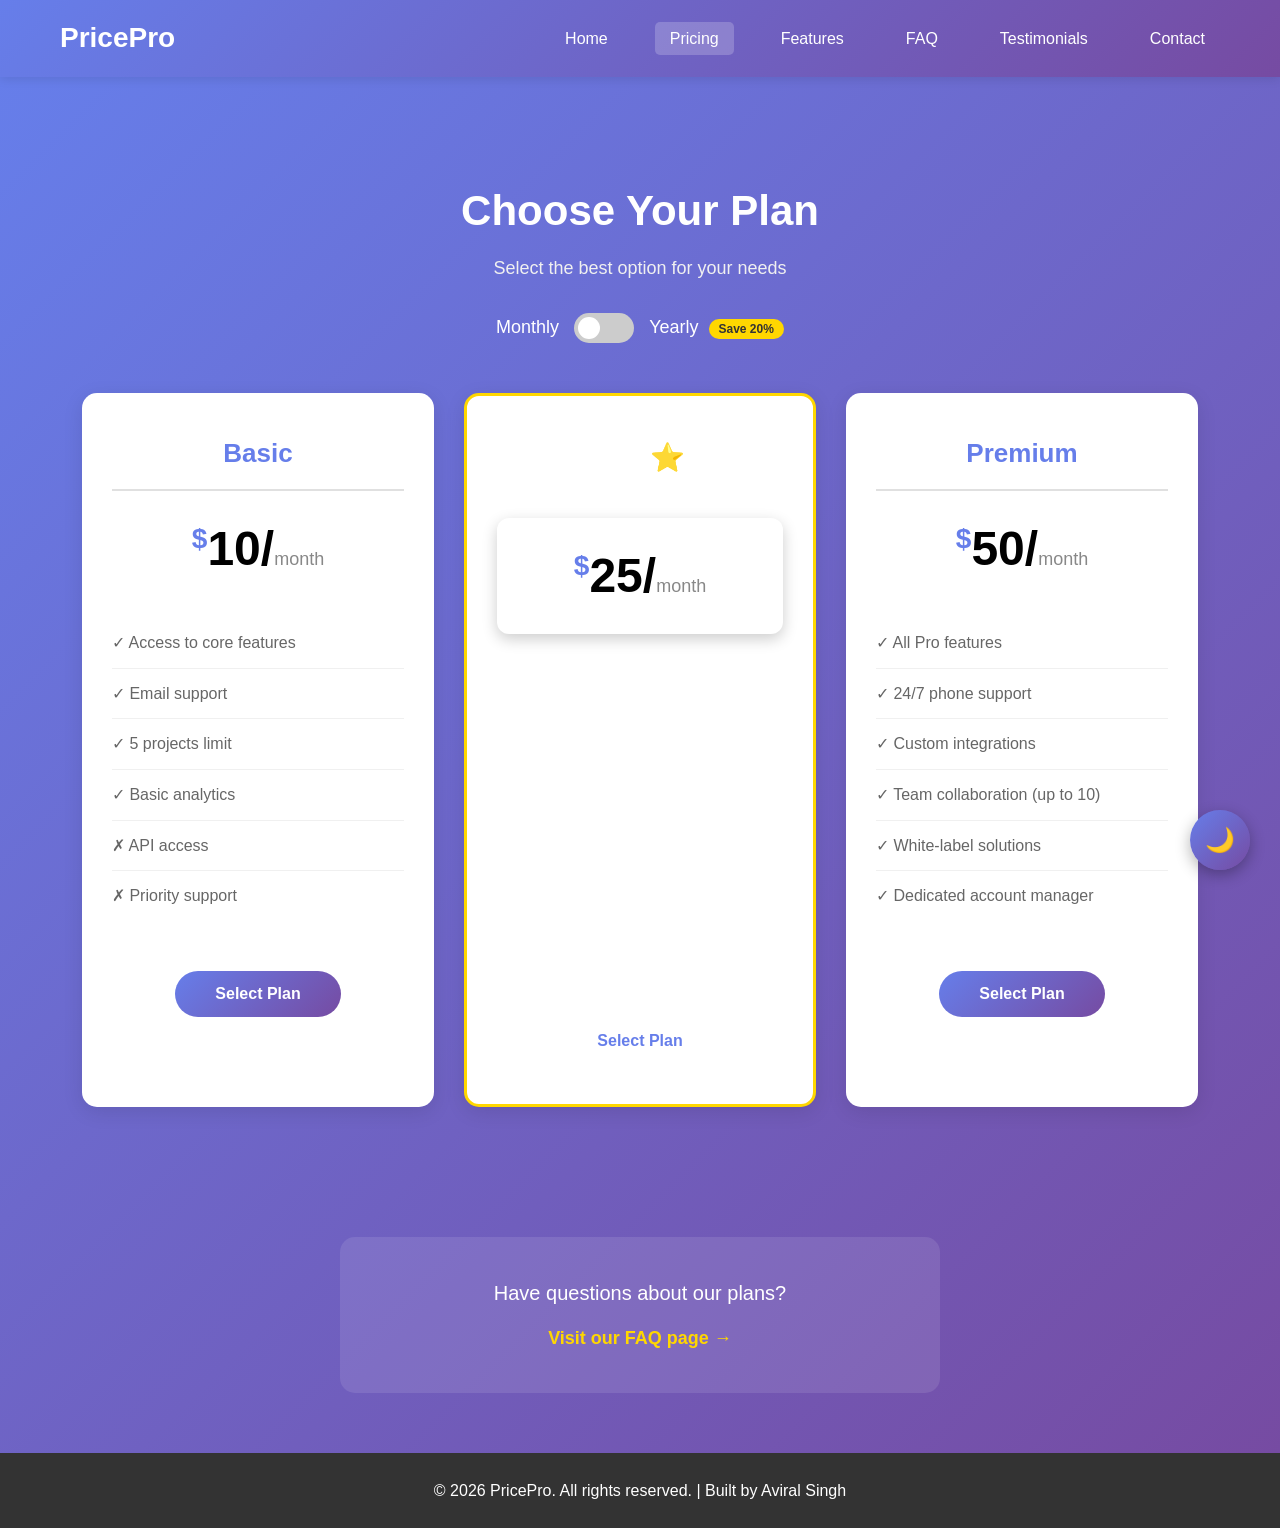
==== HTML/pricing.html @ 33cbb944 "update" ====
<!DOCTYPE html>
<html lang="en">
<head>
    <meta charset="UTF-8">
    <meta name="viewport" content="width=device-width, initial-scale=1.0">
    <title>Pricing Plans - PricePro</title>
    <link rel="stylesheet" href="/CSS/style.css">
    <link rel="stylesheet" href="/CSS/pricing.css">
    <link rel="stylesheet" href="/CSS/dark-mode.css">
</head>
<body>
    <!-- Navigation -->
    <nav class="navbar">
        <div class="nav-container">
            <div class="logo">PricePro</div>
            <ul class="nav-menu" id="navMenu">
                <li><a href="/HTML/index.html">Home</a></li>
                <li><a href="/HTML/pricing.html" class="active">Pricing</a></li>
                <li><a href="/HTML/features.html">Features</a></li>
                <li><a href="/HTML/faq.html">FAQ</a></li>
                <li><a href="/HTML/testimonials.html">Testimonials</a></li>
                <li><a href="/HTML/contact.html">Contact</a></li>
            </ul>
            <div class="hamburger" id="hamburger">
                <span></span>
                <span></span>
                <span></span>
            </div>
        </div>
    </nav>

    <!-- Pricing Section -->
    <div class="pricing-container">
        <h2>Choose Your Plan</h2>
        <h3>Select the best option for your needs</h3>
        
        <!-- Billing Toggle -->
        <div class="toggle-container">
            <span class="toggle-label">Monthly</span>
            <label class="switch">
                <input type="checkbox" id="billingToggle">
                <span class="slider"></span>
            </label>
            <span class="toggle-label">Yearly <span class="discount">Save 20%</span></span>
        </div>
        
        <div class="price-row">
            <!-- Basic Plan -->
            <div class="price-col" data-plan="basic">
                <p>Basic</p>
                <hr>
                <h3><span class="currency">$</span><span class="price" data-monthly="10" data-yearly="96">10</span>/<span class="period">month</span></h3>
                <ul>
                    <li>✓ Access to core features</li>
                    <li>✓ Email support</li>
                    <li>✓ 5 projects limit</li>
                    <li>✓ Basic analytics</li>
                    <li>✗ API access</li>
                    <li>✗ Priority support</li>
                </ul>
                <button class="select-btn">Select Plan</button>
            </div>
            
            <!-- Pro Plan (Featured) -->
            <div class="price-col" id="featured" data-plan="pro">
                <p id="featured-label">Pro ⭐</p>
                <hr>
                <h3><span class="currency">$</span><span class="price" data-monthly="25" data-yearly="240">25</span>/<span class="period">month</span></h3>
                <ul>
                    <li>✓ All Basic features</li>
                    <li>✓ Priority support</li>
                    <li>✓ Unlimited projects</li>
                    <li>✓ Advanced analytics</li>
                    <li>✓ API access</li>
                    <li>✓ Custom integrations</li>
                </ul>
                <button class="select-btn">Select Plan</button>
            </div>
            
            <!-- Premium Plan -->
            <div class="price-col" data-plan="premium">
                <p>Premium</p>
                <hr>
                <h3><span class="currency">$</span><span class="price" data-monthly="50" data-yearly="480">50</span>/<span class="period">month</span></h3>
                <ul>
                    <li>✓ All Pro features</li>
                    <li>✓ 24/7 phone support</li>
                    <li>✓ Custom integrations</li>
                    <li>✓ Team collaboration (up to 10)</li>
                    <li>✓ White-label solutions</li>
                    <li>✓ Dedicated account manager</li>
                </ul>
                <button class="select-btn">Select Plan</button>
            </div>
        </div>
        
        <!-- Selection Message -->
        <div class="selection-message" id="selectionMessage"></div>

        <!-- FAQ Link -->
        <div class="pricing-cta">
            <p>Have questions about our plans?</p>
            <a href="/HTML/faq.html" class="faq-link">Visit our FAQ page →</a>
        </div>
    </div>

    <!-- Footer -->
    <footer class="footer">
        <p>&copy; 2026 PricePro. All rights reserved. | Built by Aviral Singh</p>
    </footer>

    <!-- Dark Mode Toggle -->
    <button class="theme-toggle" id="themeToggle">🌙</button>

    <script src="/JAVASCRIPT/main.js"></script>
    <script src="/JAVASCRIPT/pricing.js"></script>
    <script src="/JAVASCRIPT/dark-mode.js"></script>
</body>
</html>
---- CSS/style.css ----
* {
    margin: 0;
    padding: 0;
    box-sizing: border-box;
    font-family: 'Segoe UI', Tahoma, Geneva, Verdana, sans-serif;
}

:root {
    --bg-primary: #ffffff;
    --bg-secondary: #f8f9fa;
    --text-primary: #333333;
    --text-secondary: #666666;
    --card-bg: #ffffff;
    --border-color: #e0e0e0;
    --gradient-start: #667eea;
    --gradient-end: #764ba2;
}

body {
    line-height: 1.6;
    background-color: var(--bg-primary);
    color: var(--text-primary);
    transition: background-color 0.3s ease, color 0.3s ease;
}

/* Navigation */
.navbar {
    background: linear-gradient(135deg, var(--gradient-start) 0%, var(--gradient-end) 100%);
    padding: 1rem 0;
    position: sticky;
    top: 0;
    z-index: 1000;
    box-shadow: 0 2px 10px rgba(0, 0, 0, 0.1);
}

.nav-container {
    max-width: 1200px;
    margin: 0 auto;
    padding: 0 20px;
    display: flex;
    justify-content: space-between;
    align-items: center;
}

.logo {
    font-size: 28px;
    font-weight: 700;
    color: #ffffff;
    cursor: pointer;
    transition: transform 0.3s ease;
}

.logo:hover {
    transform: scale(1.05);
}

.nav-menu {
    display: flex;
    list-style: none;
    gap: 2rem;
}

.nav-menu a {
    color: #ffffff;
    text-decoration: none;
    font-size: 16px;
    font-weight: 500;
    transition: all 0.3s ease;
    padding: 8px 15px;
    border-radius: 5px;
}

.nav-menu a:hover,
.nav-menu a.active {
    background: rgba(255, 255, 255, 0.2);
}

.hamburger {
    display: none;
    flex-direction: column;
    cursor: pointer;
    gap: 5px;
}

.hamburger span {
    width: 25px;
    height: 3px;
    background: #ffffff;
    border-radius: 5px;
    transition: 0.3s;
}

.hamburger.active span:nth-child(1) {
    transform: rotate(45deg) translate(5px, 5px);
}

.hamburger.active span:nth-child(2) {
    opacity: 0;
}

.hamburger.active span:nth-child(3) {
    transform: rotate(-45deg) translate(7px, -6px);
}

/* Hero Section */
.hero {
    background: linear-gradient(135deg, var(--gradient-start) 0%, var(--gradient-end) 100%);
    min-height: 80vh;
    display: flex;
    align-items: center;
    justify-content: center;
    text-align: center;
    padding: 40px 20px;
}

.hero-content h1 {
    font-size: 56px;
    color: #ffffff;
    margin-bottom: 20px;
    animation: fadeInUp 0.8s ease;
}

.hero-content p {
    font-size: 22px;
    color: #f0f0f0;
    margin-bottom: 40px;
    animation: fadeInUp 1s ease;
}

.hero-buttons {
    display: flex;
    gap: 20px;
    justify-content: center;
    flex-wrap: wrap;
    animation: fadeInUp 1.2s ease;
}

.btn-primary, .btn-secondary {
    padding: 15px 35px;
    font-size: 18px;
    font-weight: 600;
    border-radius: 30px;
    text-decoration: none;
    transition: all 0.3s ease;
    display: inline-block;
}

.btn-primary {
    background: #ffffff;
    color: #667eea;
}

.btn-primary:hover {
    background: #ffd700;
    color: #333;
    transform: translateY(-3px);
    box-shadow: 0 10px 20px rgba(0, 0, 0, 0.2);
}

.btn-secondary {
    background: transparent;
    color: #ffffff;
    border: 2px solid #ffffff;
}

.btn-secondary:hover {
    background: #ffffff;
    color: #667eea;
}

/* About Section */
.about {
    padding: 80px 20px;
    background: var(--bg-secondary);
}

.container {
    max-width: 1200px;
    margin: 0 auto;
}

.about h2 {
    text-align: center;
    font-size: 42px;
    color: var(--text-primary);
    margin-bottom: 50px;
}

.about-grid {
    display: grid;
    grid-template-columns: repeat(auto-fit, minmax(280px, 1fr));
    gap: 30px;
}

.about-card {
    background: var(--card-bg);
    padding: 40px 30px;
    border-radius: 15px;
    text-align: center;
    box-shadow: 0 5px 15px rgba(0, 0, 0, 0.1);
    transition: transform 0.3s ease, box-shadow 0.3s ease;
}

.about-card:hover {
    transform: translateY(-10px);
    box-shadow: 0 15px 30px rgba(0, 0, 0, 0.15);
}

.icon {
    font-size: 60px;
    margin-bottom: 20px;
}

.about-card h3 {
    font-size: 24px;
    color: #667eea;
    margin-bottom: 15px;
}

.about-card p {
    color: var(--text-secondary);
    font-size: 16px;
    line-height: 1.6;
}

/* CTA Section */
.cta-section {
    padding: 80px 20px;
    background: linear-gradient(135deg, var(--gradient-start) 0%, var(--gradient-end) 100%);
    text-align: center;
}

.cta-content h2 {
    font-size: 42px;
    color: #ffffff;
    margin-bottom: 20px;
}

.cta-content p {
    font-size: 20px;
    color: #f0f0f0;
    margin-bottom: 40px;
}

.cta-buttons {
    display: flex;
    gap: 20px;
    justify-content: center;
    flex-wrap: wrap;
}

/* Footer */
.footer {
    background: #333;
    color: #ffffff;
    text-align: center;
    padding: 25px 20px;
    margin-top: auto;
}

/* Animations */
@keyframes fadeInUp {
    from {
        opacity: 0;
        transform: translateY(30px);
    }
    to {
        opacity: 1;
        transform: translateY(0);
    }
}

/* Responsive */
@media (max-width: 768px) {
    .hamburger {
        display: flex;
    }

    .nav-menu {
        position: absolute;
        top: 70px;
        left: -100%;
        flex-direction: column;
        background: linear-gradient(135deg, var(--gradient-start) 0%, var(--gradient-end) 100%);
        width: 100%;
        padding: 20px;
        transition: 0.3s;
        gap: 0;
        box-shadow: 0 5px 15px rgba(0, 0, 0, 0.2);
    }

    .nav-menu.active {
        left: 0;
    }

    .nav-menu li {
        margin: 10px 0;
    }

    .hero-content h1 {
        font-size: 36px;
    }

    .hero-content p {
        font-size: 18px;
    }

    .about h2, .cta-content h2 {
        font-size: 32px;
    }
}
---- CSS/pricing.css ----
.pricing-container {
    width: 100%;
    min-height: 100vh;
    background: linear-gradient(135deg, #667eea 0%, #764ba2 100%);
    padding: 100px 20px 60px;
}

.pricing-container h2 {
    color: #ffffff;
    font-size: 42px;
    text-align: center;
    margin-bottom: 10px;
}

.pricing-container h3 {
    text-align: center;
    font-size: 18px;
    color: #f0f0f0;
    margin-bottom: 30px;
    font-weight: 400;
}

/* Toggle Switch */
.toggle-container {
    display: flex;
    align-items: center;
    justify-content: center;
    gap: 15px;
    margin-bottom: 50px;
}

.toggle-label {
    color: #ffffff;
    font-size: 18px;
    font-weight: 500;
}

.discount {
    background: #ffd700;
    color: #333;
    padding: 3px 10px;
    border-radius: 12px;
    font-size: 12px;
    font-weight: 700;
    margin-left: 5px;
}

.switch {
    position: relative;
    display: inline-block;
    width: 60px;
    height: 30px;
}

.switch input {
    opacity: 0;
    width: 0;
    height: 0;
}

.slider {
    position: absolute;
    cursor: pointer;
    top: 0;
    left: 0;
    right: 0;
    bottom: 0;
    background-color: #ccc;
    transition: 0.4s;
    border-radius: 30px;
}

.slider:before {
    position: absolute;
    content: "";
    height: 22px;
    width: 22px;
    left: 4px;
    bottom: 4px;
    background-color: white;
    transition: 0.4s;
    border-radius: 50%;
}

input:checked + .slider {
    background-color: #ffd700;
}

input:checked + .slider:before {
    transform: translateX(30px);
}

/* Price Cards */
.price-row {
    width: 90%;
    max-width: 1200px;
    margin: auto;
    display: grid;
    grid-template-columns: repeat(auto-fit, minmax(300px, 1fr));
    grid-gap: 30px;
}

.price-col {
    background: #ffffff;
    padding: 40px 30px;
    border-radius: 15px;
    color: #333;
    text-align: center;
    transition: transform 0.3s ease, box-shadow 0.3s ease;
    box-shadow: 0 5px 20px rgba(0, 0, 0, 0.1);
}

.price-col:hover {
    transform: translateY(-10px) scale(1.02);
    box-shadow: 0 15px 40px rgba(0, 0, 0, 0.25);
}

.price-col.selected {
    border: 3px solid #ffd700;
    transform: scale(1.05);
}

.price-col p {
    font-size: 26px;
    font-weight: 600;
    color: #667eea;
    margin-bottom: 15px;
}

hr {
    border: none;
    border-top: 2px solid #e0e0e0;
    margin-bottom: 20px;
}

.price-col h3 {
    font-size: 48px;
    color: #000000;
    margin: 20px 0;
    font-weight: 700;
}

.currency {
    font-size: 28px;
    vertical-align: super;
    color: #667eea;
}

.price {
    transition: all 0.5s ease;
    color: #000000;
}

.period {
    font-size: 18px;
    color: #888;
    font-weight: 400;
}

.price-col ul {
    list-style: none;
    margin: 30px 0;
    text-align: left;
}

.price-col ul li {
    padding: 12px 0;
    font-size: 16px;
    color: #555;
    border-bottom: 1px solid #f0f0f0;
}

.price-col ul li:last-child {
    border-bottom: none;
}

.select-btn {
    background: linear-gradient(135deg, #667eea 0%, #764ba2 100%);
    border: none;
    border-radius: 25px;
    color: white;
    padding: 14px 40px;
    font-size: 16px;
    font-weight: 600;
    cursor: pointer;
    margin-top: 20px;
    transition: all 0.3s ease;
}

.select-btn:hover {
    background: linear-gradient(135deg, #764ba2 0%, #667eea 100%);
    transform: scale(1.05);
}

.select-btn:active {
    transform: scale(0.98);
}

/* Featured Plan Styling - BLACK PRICE ON WHITE BOX */
#featured {
    background: linear-gradient(135deg, #667eea 0%, #764ba2 100%);
    border: 3px solid #ffd700;
    transform: scale(1.05);
}

#featured:hover {
    transform: translateY(-10px) scale(1.07);
    box-shadow: 0 20px 50px rgba(0, 0, 0, 0.3);
}

/* Featured card title - WHITE */
#featured p {
    color: white !important;
}

#featured-label {
    color: #ffd700 !important;
    font-weight: 700;
    font-size: 28px;
}

/* Featured card price - BLACK TEXT ON WHITE BACKGROUND */
#featured h3 {
    background: white;
    color: #000000 !important;
    padding: 20px;
    border-radius: 12px;
    margin: 20px 0;
    box-shadow: 0 5px 15px rgba(0, 0, 0, 0.2);
}

#featured h3 * {
    color: #000000 !important;
}

#featured .currency {
    color: #667eea !important;
    font-size: 28px;
}

#featured .price {
    color: #000000 !important;
    opacity: 1 !important;
}

#featured .period {
    color: #888 !important;
    opacity: 1 !important;
}

/* Featured card list items - WHITE TEXT */
#featured ul li {
    color: white !important;
    border-bottom: 1px solid rgba(255, 255, 255, 0.2);
}

#featured hr {
    border-top: 2px solid rgba(255, 255, 255, 0.3);
}

/* Featured button */
#featured .select-btn {
    background: white;
    color: #667eea;
    font-weight: 700;
}

#featured .select-btn:hover {
    background: #ffd700;
    color: #333;
    transform: scale(1.05);
}

/* Selection Message */
.selection-message {
    text-align: center;
    color: #ffffff;
    font-size: 22px;
    font-weight: 600;
    margin-top: 40px;
    min-height: 30px;
    opacity: 0;
    transition: opacity 0.3s ease;
}

.selection-message.show {
    opacity: 1;
}

/* Pricing CTA */
.pricing-cta {
    text-align: center;
    margin-top: 60px;
    padding: 40px 20px;
    background: rgba(255, 255, 255, 0.1);
    border-radius: 15px;
    max-width: 600px;
    margin-left: auto;
    margin-right: auto;
}

.pricing-cta p {
    font-size: 20px;
    color: #ffffff;
    margin-bottom: 15px;
}

.faq-link {
    display: inline-block;
    color: #ffd700;
    font-size: 18px;
    font-weight: 600;
    text-decoration: none;
    transition: all 0.3s ease;
}

.faq-link:hover {
    color: #ffffff;
    transform: translateX(5px);
}

/* Enforce black prices for all cards */
.price-col h3,
.price-col .price {
    color: #000000 !important;
}

.price-col .currency {
    color: #667eea !important;
}

.price-col .period {
    color: #888 !important;
}

/* Responsive Design */
@media (max-width: 768px) {
    .pricing-container h2 {
        font-size: 32px;
    }
    
    .price-col h3 {
        font-size: 40px;
    }

    .price-row {
        grid-gap: 20px;
    }

    .toggle-label {
        font-size: 16px;
    }

    #featured {
        transform: scale(1);
    }

    #featured:hover {
        transform: translateY(-10px) scale(1.02);
    }

    #featured h3 {
        padding: 15px;
    }
}
---- CSS/dark-mode.css ----
/* Dark Mode Variables */
:root {
    --bg-primary: #ffffff;
    --bg-secondary: #f8f9fa;
    --text-primary: #333333;
    --text-secondary: #666666;
    --card-bg: #ffffff;
    --border-color: #e0e0e0;
    --gradient-start: #667eea;
    --gradient-end: #764ba2;
}

[data-theme="dark"] {
    --bg-primary: #1a1a2e;
    --bg-secondary: #16213e;
    --text-primary: #eaeaea;
    --text-secondary: #b8b8b8;
    --card-bg: #0f3460;
    --border-color: #2c3e50;
    --gradient-start: #4e54c8;
    --gradient-end: #8f94fb;
}

body {
    background-color: var(--bg-primary);
    color: var(--text-primary);
    transition: background-color 0.3s ease, color 0.3s ease;
}

.about, .features-section, .contact-section {
    background: var(--bg-secondary) !important;
}

.about-card, .feature-card, .price-col, .contact-info, .contact-form {
    background: var(--card-bg) !important;
    color: var(--text-primary) !important;
}

.about-card p, .feature-card p, .price-col ul li {
    color: var(--text-secondary) !important;
}

/* Dark Mode Toggle Button */
.theme-toggle {
    position: fixed;
    bottom: 30px;
    right: 30px;
    width: 60px;
    height: 60px;
    border-radius: 50%;
    background: linear-gradient(135deg, var(--gradient-start), var(--gradient-end));
    border: none;
    cursor: pointer;
    box-shadow: 0 5px 15px rgba(0, 0, 0, 0.3);
    z-index: 999;
    transition: transform 0.3s ease;
    display: flex;
    align-items: center;
    justify-content: center;
    font-size: 24px;
}

.theme-toggle:hover {
    transform: scale(1.1) rotate(15deg);
}

.theme-toggle:active {
    transform: scale(0.95);
}
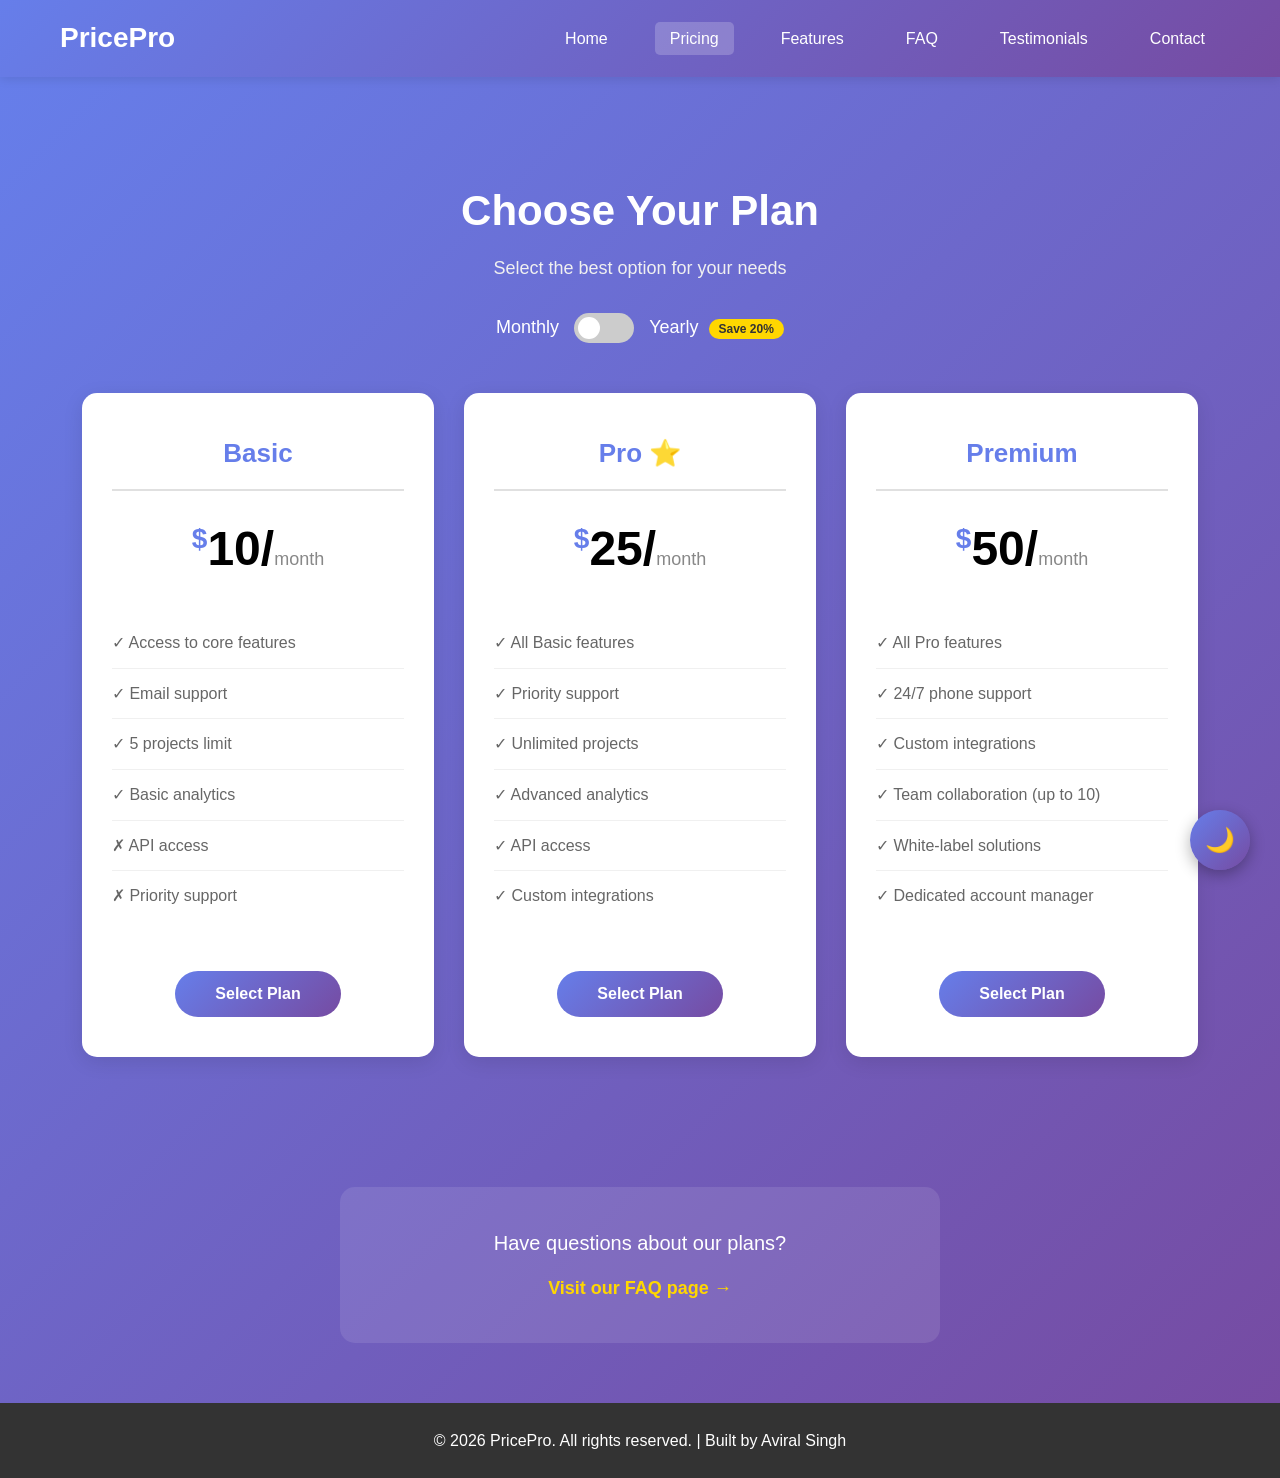
==== commit 934c6972: "update" ====
--- a/HTML/pricing.html
+++ b/HTML/pricing.html
@@ -61,9 +61,9 @@
                 <button class="select-btn">Select Plan</button>
             </div>
             
-            <!-- Pro Plan (Featured) -->
-            <div class="price-col" id="featured" data-plan="pro">
-                <p id="featured-label">Pro ⭐</p>
+            <!-- Pro Plan -->
+            <div class="price-col" data-plan="pro">
+                <p>Pro ⭐</p>
                 <hr>
                 <h3><span class="currency">$</span><span class="price" data-monthly="25" data-yearly="240">25</span>/<span class="period">month</span></h3>
                 <ul>
--- a/CSS/pricing.css
+++ b/CSS/pricing.css
@@ -90,7 +90,7 @@
     transform: translateX(30px);
 }
 
-/* Price Cards */
+/* Price Cards - ALL IDENTICAL */
 .price-row {
     width: 90%;
     max-width: 1200px;
@@ -196,81 +196,6 @@
     transform: scale(0.98);
 }
 
-/* Featured Plan Styling - BLACK PRICE ON WHITE BOX */
-#featured {
-    background: linear-gradient(135deg, #667eea 0%, #764ba2 100%);
-    border: 3px solid #ffd700;
-    transform: scale(1.05);
-}
-
-#featured:hover {
-    transform: translateY(-10px) scale(1.07);
-    box-shadow: 0 20px 50px rgba(0, 0, 0, 0.3);
-}
-
-/* Featured card title - WHITE */
-#featured p {
-    color: white !important;
-}
-
-#featured-label {
-    color: #ffd700 !important;
-    font-weight: 700;
-    font-size: 28px;
-}
-
-/* Featured card price - BLACK TEXT ON WHITE BACKGROUND */
-#featured h3 {
-    background: white;
-    color: #000000 !important;
-    padding: 20px;
-    border-radius: 12px;
-    margin: 20px 0;
-    box-shadow: 0 5px 15px rgba(0, 0, 0, 0.2);
-}
-
-#featured h3 * {
-    color: #000000 !important;
-}
-
-#featured .currency {
-    color: #667eea !important;
-    font-size: 28px;
-}
-
-#featured .price {
-    color: #000000 !important;
-    opacity: 1 !important;
-}
-
-#featured .period {
-    color: #888 !important;
-    opacity: 1 !important;
-}
-
-/* Featured card list items - WHITE TEXT */
-#featured ul li {
-    color: white !important;
-    border-bottom: 1px solid rgba(255, 255, 255, 0.2);
-}
-
-#featured hr {
-    border-top: 2px solid rgba(255, 255, 255, 0.3);
-}
-
-/* Featured button */
-#featured .select-btn {
-    background: white;
-    color: #667eea;
-    font-weight: 700;
-}
-
-#featured .select-btn:hover {
-    background: #ffd700;
-    color: #333;
-    transform: scale(1.05);
-}
-
 /* Selection Message */
 .selection-message {
     text-align: center;
@@ -319,22 +244,12 @@
     transform: translateX(5px);
 }
 
-/* Enforce black prices for all cards */
-.price-col h3,
-.price-col .price {
-    color: #000000 !important;
-}
-
-.price-col .currency {
-    color: #667eea !important;
-}
-
-.price-col .period {
-    color: #888 !important;
-}
-
 /* Responsive Design */
 @media (max-width: 768px) {
+    .pricing-container {
+        padding: 80px 20px 40px;
+    }
+
     .pricing-container h2 {
         font-size: 32px;
     }
@@ -345,21 +260,41 @@
 
     .price-row {
         grid-gap: 20px;
+        grid-template-columns: 1fr;
     }
 
     .toggle-label {
         font-size: 16px;
     }
 
-    #featured {
-        transform: scale(1);
-    }
-
-    #featured:hover {
-        transform: translateY(-10px) scale(1.02);
-    }
-
-    #featured h3 {
-        padding: 15px;
+    .toggle-container {
+        gap: 10px;
+    }
+
+    .price-col {
+        padding: 30px 20px;
+    }
+
+    .selection-message {
+        font-size: 18px;
+    }
+}
+
+@media (max-width: 480px) {
+    .pricing-container h2 {
+        font-size: 28px;
+    }
+
+    .price-col h3 {
+        font-size: 36px;
+    }
+
+    .price-col p {
+        font-size: 22px;
+    }
+
+    .select-btn {
+        padding: 12px 30px;
+        font-size: 15px;
     }
 }
--- a/CSS/dark-mode.css
+++ b/CSS/dark-mode.css
@@ -66,4 +66,40 @@
 
 .theme-toggle:active {
     transform: scale(0.95);
+}
+
+/* Dark mode specific pricing adjustments */
+[data-theme="dark"] .price-col h3 {
+    color: #ffffff !important;
+}
+
+[data-theme="dark"] .price-col .price {
+    color: #ffffff !important;
+}
+
+[data-theme="dark"] .price-col .currency {
+    color: #8f94fb !important;
+}
+
+[data-theme="dark"] .price-col .period {
+    color: #b8b8b8 !important;
+}
+
+[data-theme="dark"] hr {
+    border-top: 2px solid #2c3e50;
+}
+
+[data-theme="dark"] .price-col p {
+    color: #8f94fb !important;
+}
+
+/* Responsive dark mode toggle */
+@media (max-width: 768px) {
+    .theme-toggle {
+        width: 50px;
+        height: 50px;
+        font-size: 20px;
+        bottom: 20px;
+        right: 20px;
+    }
 }
